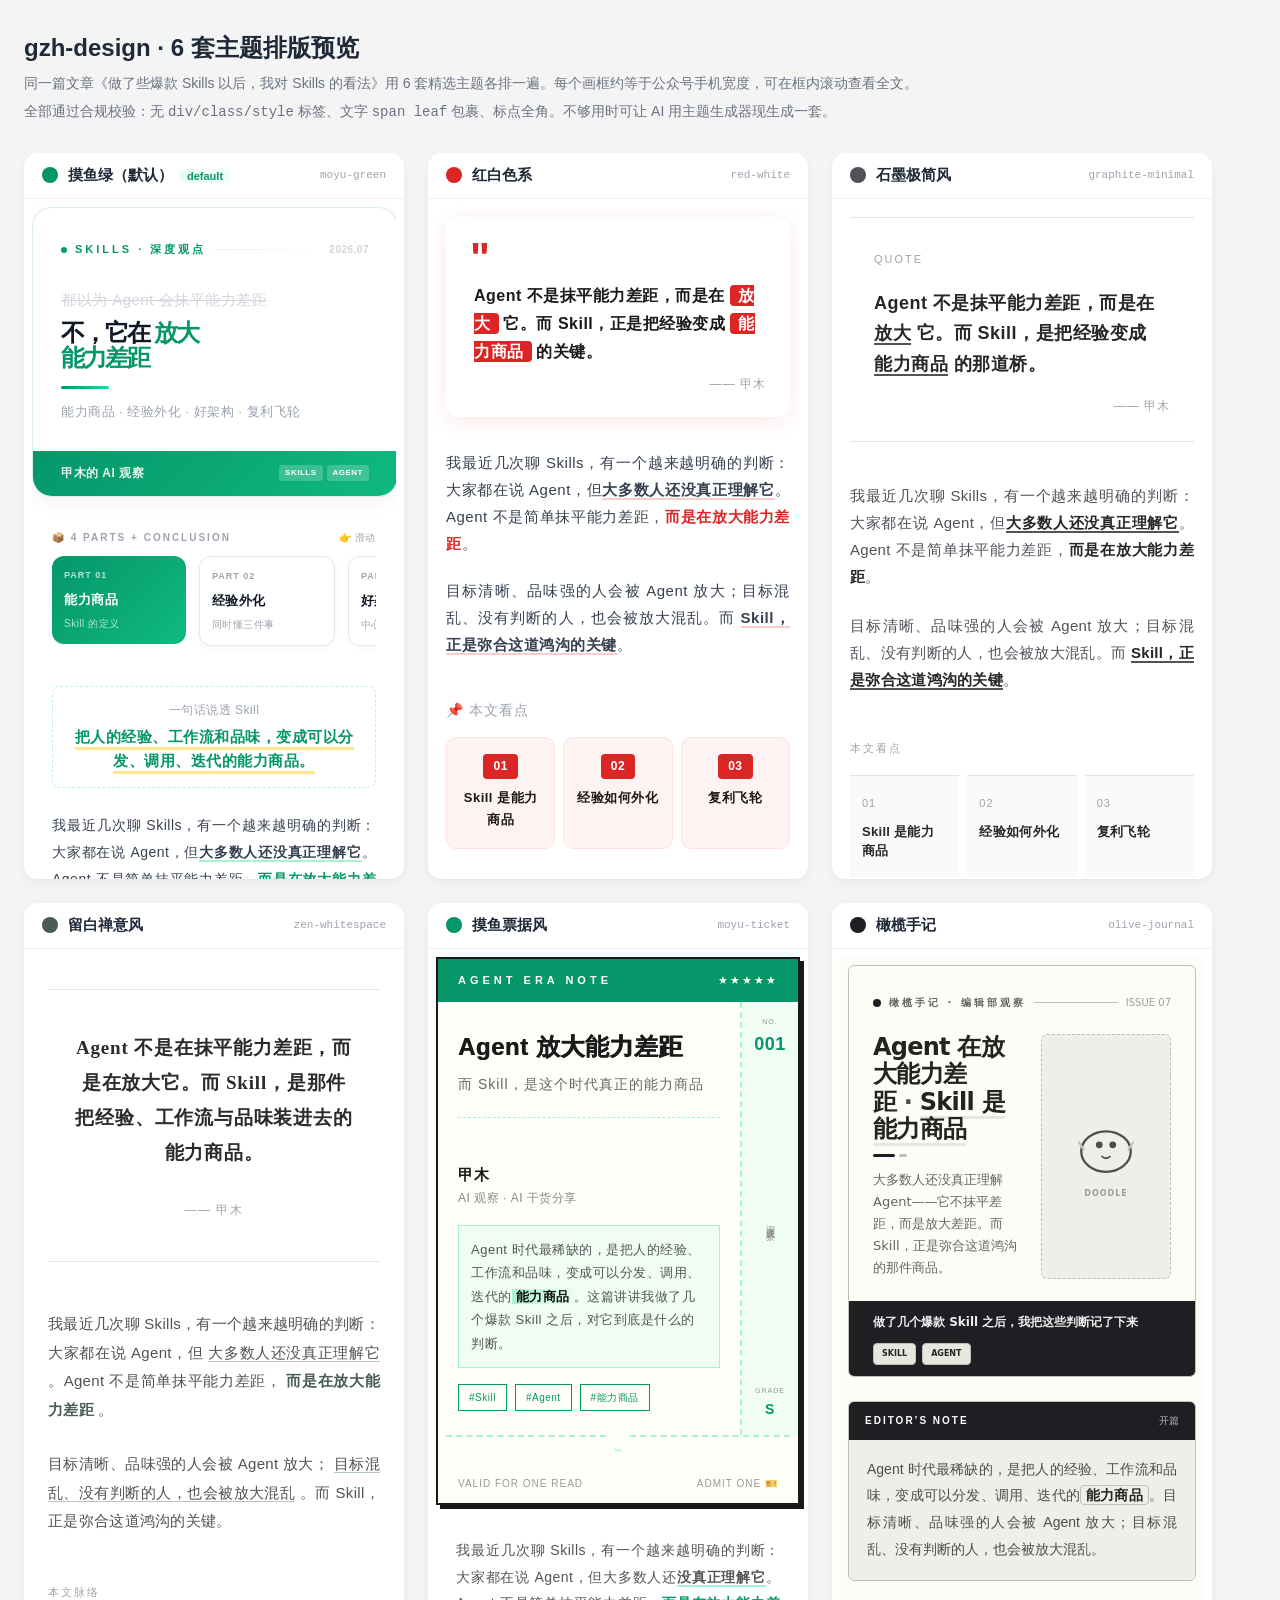
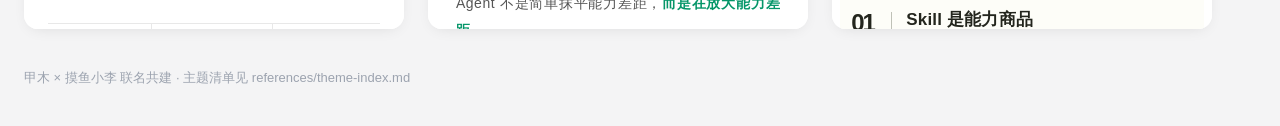
==== docs/gallery/index.html @ e94a84d8 "feat: initialize xiaocong-wechat skill" ====
<!DOCTYPE html>
<html lang="zh-CN">
<head>
<meta charset="UTF-8">
<meta name="viewport" content="width=device-width, initial-scale=1">
<title>gzh-design · 6 套主题排版预览</title>
<style>
  body{margin:0;background:#f4f4f5;font-family:-apple-system,BlinkMacSystemFont,'PingFang SC','Microsoft YaHei',sans-serif;color:#1f2937}
  header{padding:32px 24px 8px;max-width:1480px;margin:0 auto}
  h1{font-size:24px;margin:0 0 8px}
  .sub{color:#6b7280;font-size:14px;line-height:1.7;margin:0 0 4px}
  .grid{display:flex;flex-wrap:wrap;gap:24px;padding:16px 24px 32px;max-width:1480px;margin:0 auto}
  .card{background:#fff;border-radius:14px;box-shadow:0 4px 16px -6px rgba(0,0,0,.12);overflow:hidden;width:380px;display:flex;flex-direction:column}
  .bar{display:flex;align-items:center;gap:10px;padding:13px 18px;border-bottom:1px solid #f0f0f0}
  .dot{width:14px;height:14px;border-radius:50%;flex-shrink:0;border:1px solid rgba(0,0,0,.06)}
  .tname{font-weight:700;font-size:15px}
  .tmeta{margin-left:auto;font-size:11px;color:#9ca3af;font-family:monospace}
  .tag{display:inline-block;font-size:11px;padding:1px 8px;border-radius:10px;background:#ecfdf5;color:#059669;margin-left:6px}
  iframe{width:100%;height:680px;border:0;background:#fff}
  footer{max-width:1480px;margin:0 auto;padding:8px 24px 40px;color:#9ca3af;font-size:13px}
</style>
</head>
<body>
<header>
  <h1>gzh-design · 6 套主题排版预览</h1>
  <p class="sub">同一篇文章《做了些爆款 Skills 以后，我对 Skills 的看法》用 6 套精选主题各排一遍。每个画框约等于公众号手机宽度，可在框内滚动查看全文。</p>
  <p class="sub">全部通过合规校验：无 <code>div/class/style</code> 标签、文字 <code>span leaf</code> 包裹、标点全角。不够用时可让 AI 用主题生成器现生成一套。</p>
</header>
<div class="grid" id="grid"></div>
<footer>甲木 × 摸鱼小李 联名共建 · 主题清单见 references/theme-index.md</footer>
<script>
  const THEMES=[
    ["摸鱼绿（默认）","#059669","moyu-green.html","default"],
    ["红白色系","#DC2626","red-white.html",""],
    ["石墨极简风","#52525B","graphite-minimal.html",""],
    ["留白禅意风","#4A5D52","zen-whitespace.html",""],
    ["摸鱼票据风","#059669","moyu-ticket.html",""],
    ["橄榄手记","#1e1f23","olive-journal.html",""],
  ];
  const grid=document.getElementById('grid');
  THEMES.forEach(function(t){
    var name=t[0],color=t[1],file=t[2],tag=t[3];
    var slug=file.replace('.html','');
    var card=document.createElement('div');
    card.className='card';
    card.innerHTML=
      '<div class="bar">'+
        '<span class="dot" style="background:'+color+'"></span>'+
        '<span class="tname">'+name+(tag?'<span class="tag">'+tag+'</span>':'')+'</span>'+
        '<span class="tmeta">'+slug+'</span>'+
      '</div>'+
      '<iframe src="'+file+'" loading="lazy" title="'+name+'"></iframe>';
    grid.appendChild(card);
  });
</script>
</body>
</html>
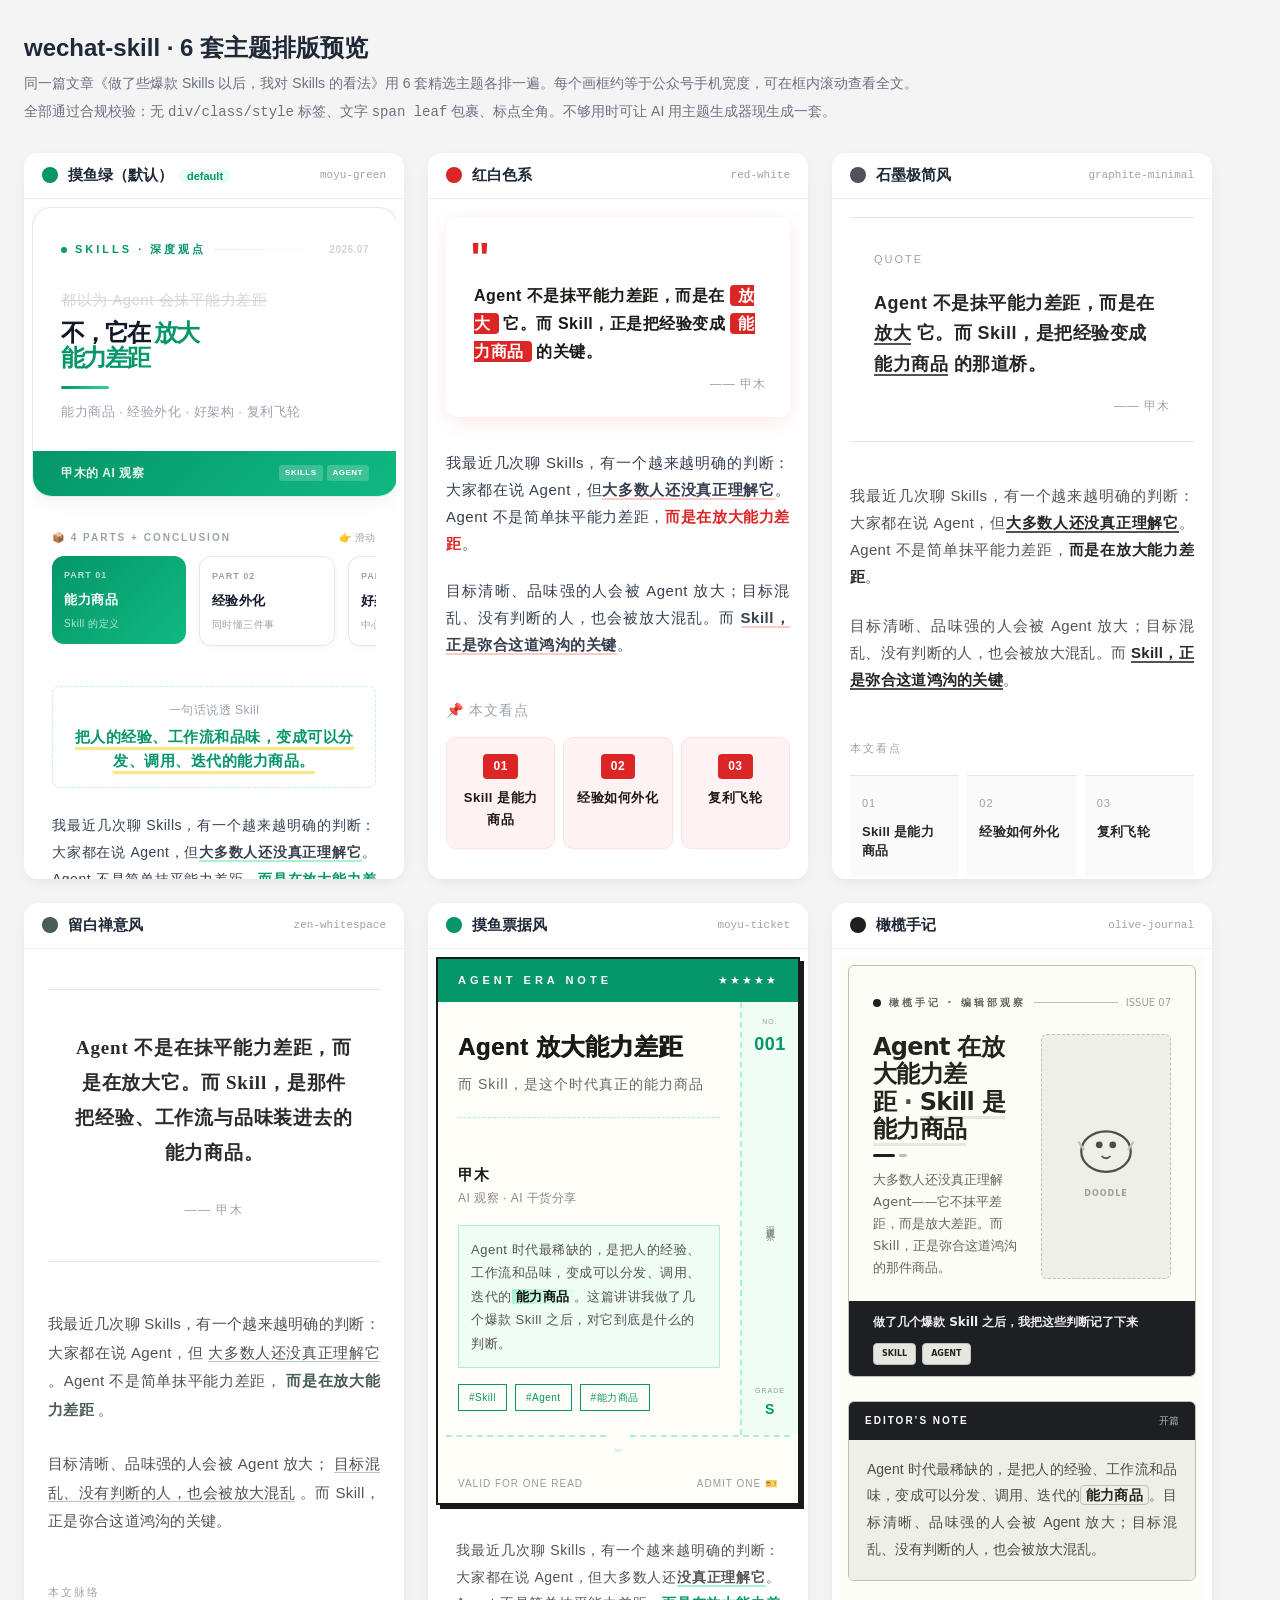
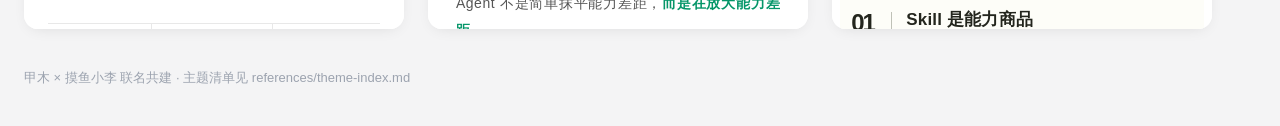
==== commit a91a3d1c: "feat: build wechat-skill content toolkit" ====
--- a/docs/gallery/index.html
+++ b/docs/gallery/index.html
@@ -3,7 +3,7 @@
 <head>
 <meta charset="UTF-8">
 <meta name="viewport" content="width=device-width, initial-scale=1">
-<title>gzh-design · 6 套主题排版预览</title>
+<title>wechat-skill · 6 套主题排版预览</title>
 <style>
   body{margin:0;background:#f4f4f5;font-family:-apple-system,BlinkMacSystemFont,'PingFang SC','Microsoft YaHei',sans-serif;color:#1f2937}
   header{padding:32px 24px 8px;max-width:1480px;margin:0 auto}
@@ -22,7 +22,7 @@
 </head>
 <body>
 <header>
-  <h1>gzh-design · 6 套主题排版预览</h1>
+  <h1>wechat-skill · 6 套主题排版预览</h1>
   <p class="sub">同一篇文章《做了些爆款 Skills 以后，我对 Skills 的看法》用 6 套精选主题各排一遍。每个画框约等于公众号手机宽度，可在框内滚动查看全文。</p>
   <p class="sub">全部通过合规校验：无 <code>div/class/style</code> 标签、文字 <code>span leaf</code> 包裹、标点全角。不够用时可让 AI 用主题生成器现生成一套。</p>
 </header>
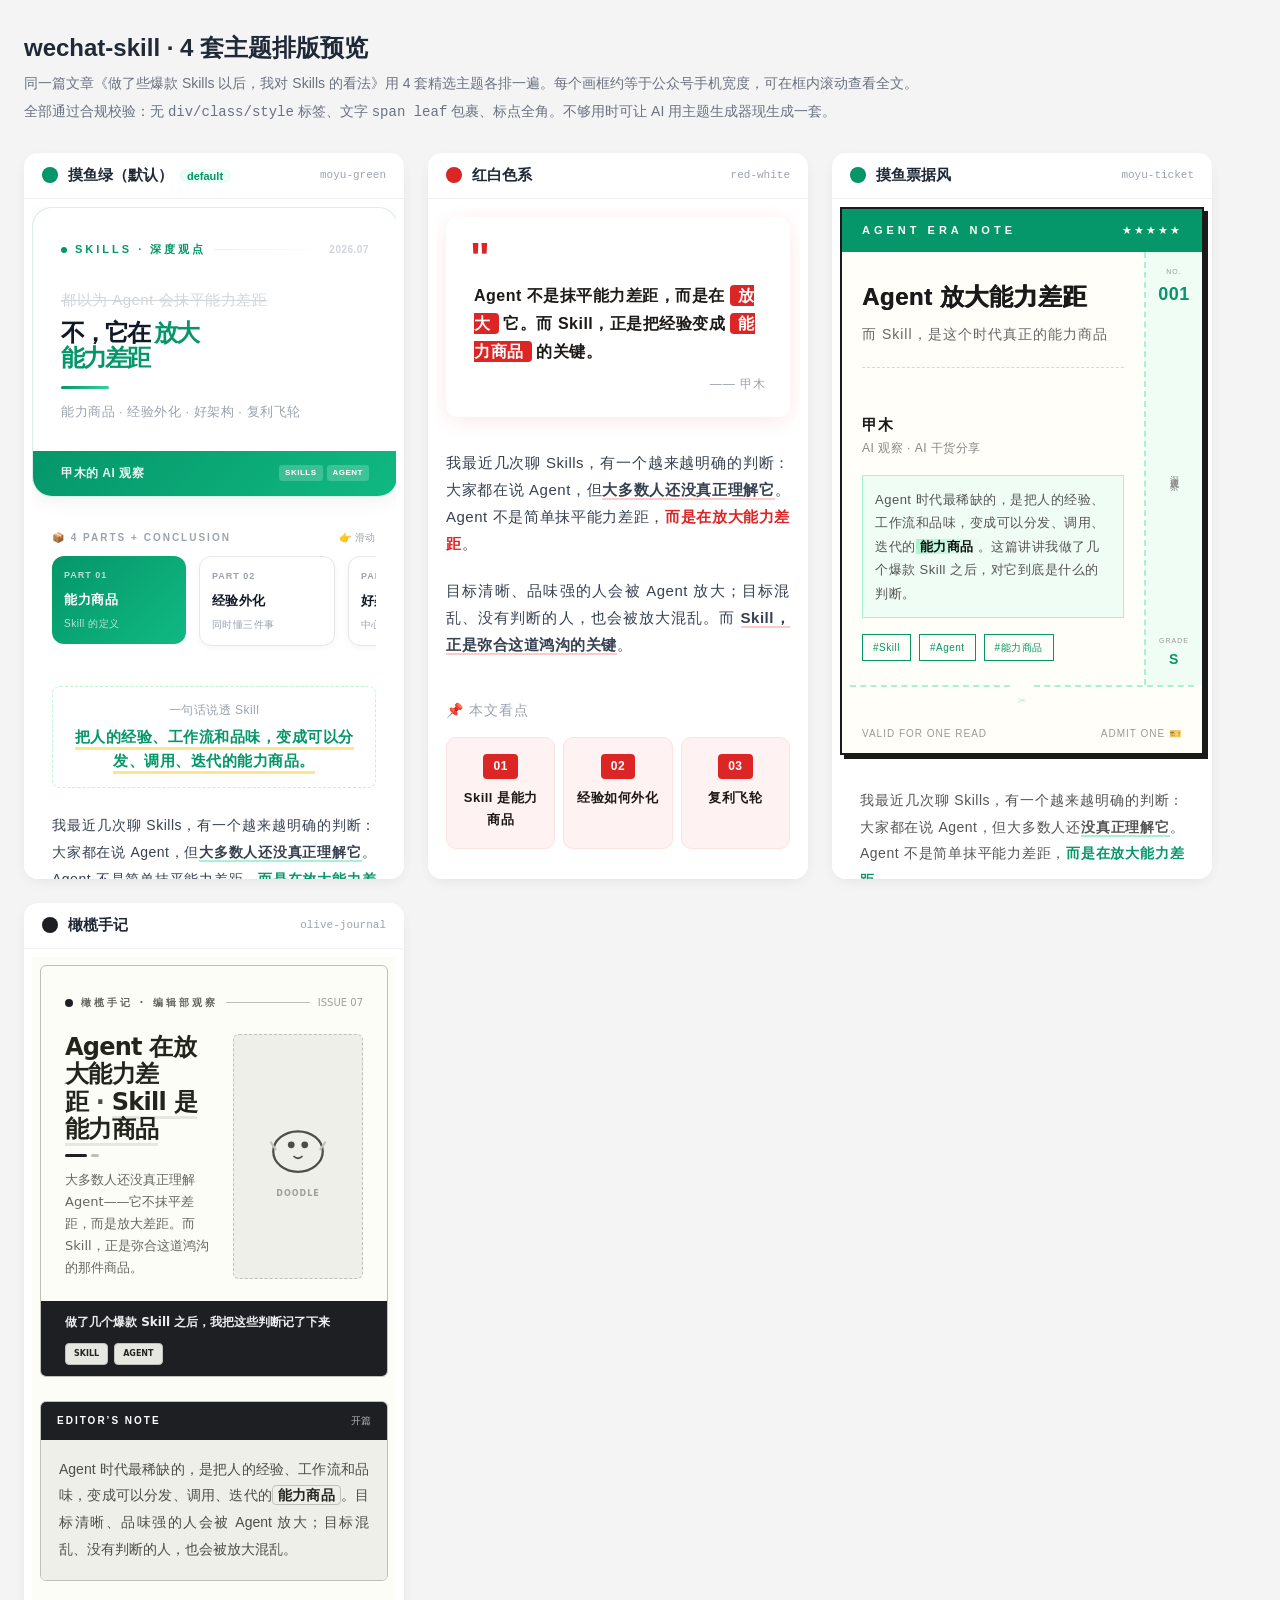
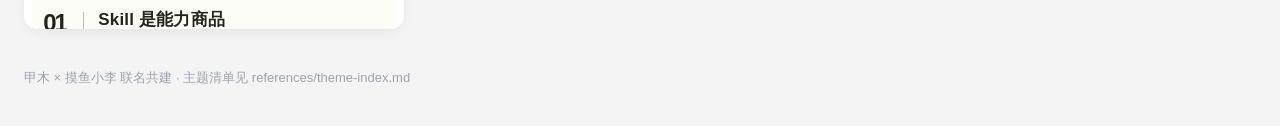
==== commit 7ef32d17: "refactor: retire graphite and zen themes Remove both theme component libraries and gallery previews," ====
--- a/docs/gallery/index.html
+++ b/docs/gallery/index.html
@@ -22,8 +22,8 @@
 </head>
 <body>
 <header>
-  <h1>wechat-skill · 6 套主题排版预览</h1>
-  <p class="sub">同一篇文章《做了些爆款 Skills 以后，我对 Skills 的看法》用 6 套精选主题各排一遍。每个画框约等于公众号手机宽度，可在框内滚动查看全文。</p>
+  <h1>wechat-skill · 4 套主题排版预览</h1>
+  <p class="sub">同一篇文章《做了些爆款 Skills 以后，我对 Skills 的看法》用 4 套精选主题各排一遍。每个画框约等于公众号手机宽度，可在框内滚动查看全文。</p>
   <p class="sub">全部通过合规校验：无 <code>div/class/style</code> 标签、文字 <code>span leaf</code> 包裹、标点全角。不够用时可让 AI 用主题生成器现生成一套。</p>
 </header>
 <div class="grid" id="grid"></div>
@@ -32,8 +32,6 @@
   const THEMES=[
     ["摸鱼绿（默认）","#059669","moyu-green.html","default"],
     ["红白色系","#DC2626","red-white.html",""],
-    ["石墨极简风","#52525B","graphite-minimal.html",""],
-    ["留白禅意风","#4A5D52","zen-whitespace.html",""],
     ["摸鱼票据风","#059669","moyu-ticket.html",""],
     ["橄榄手记","#1e1f23","olive-journal.html",""],
   ];
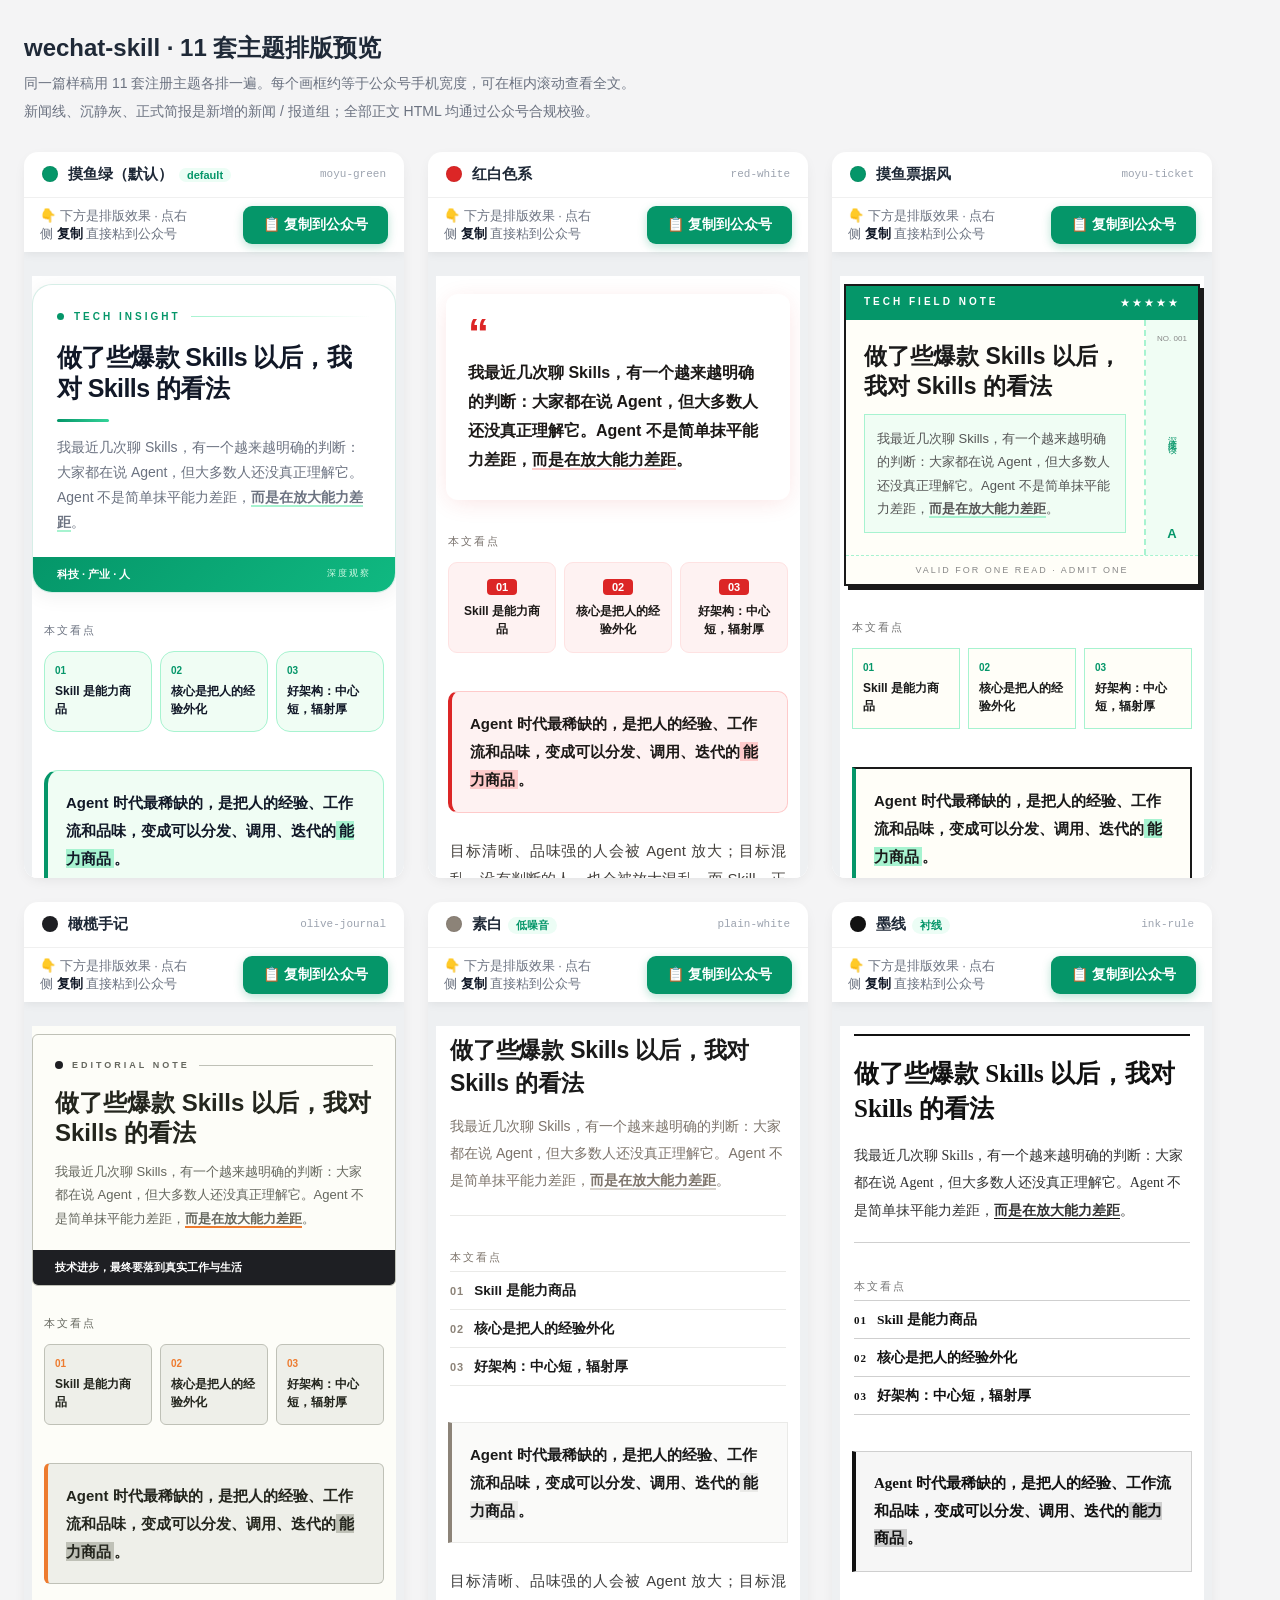
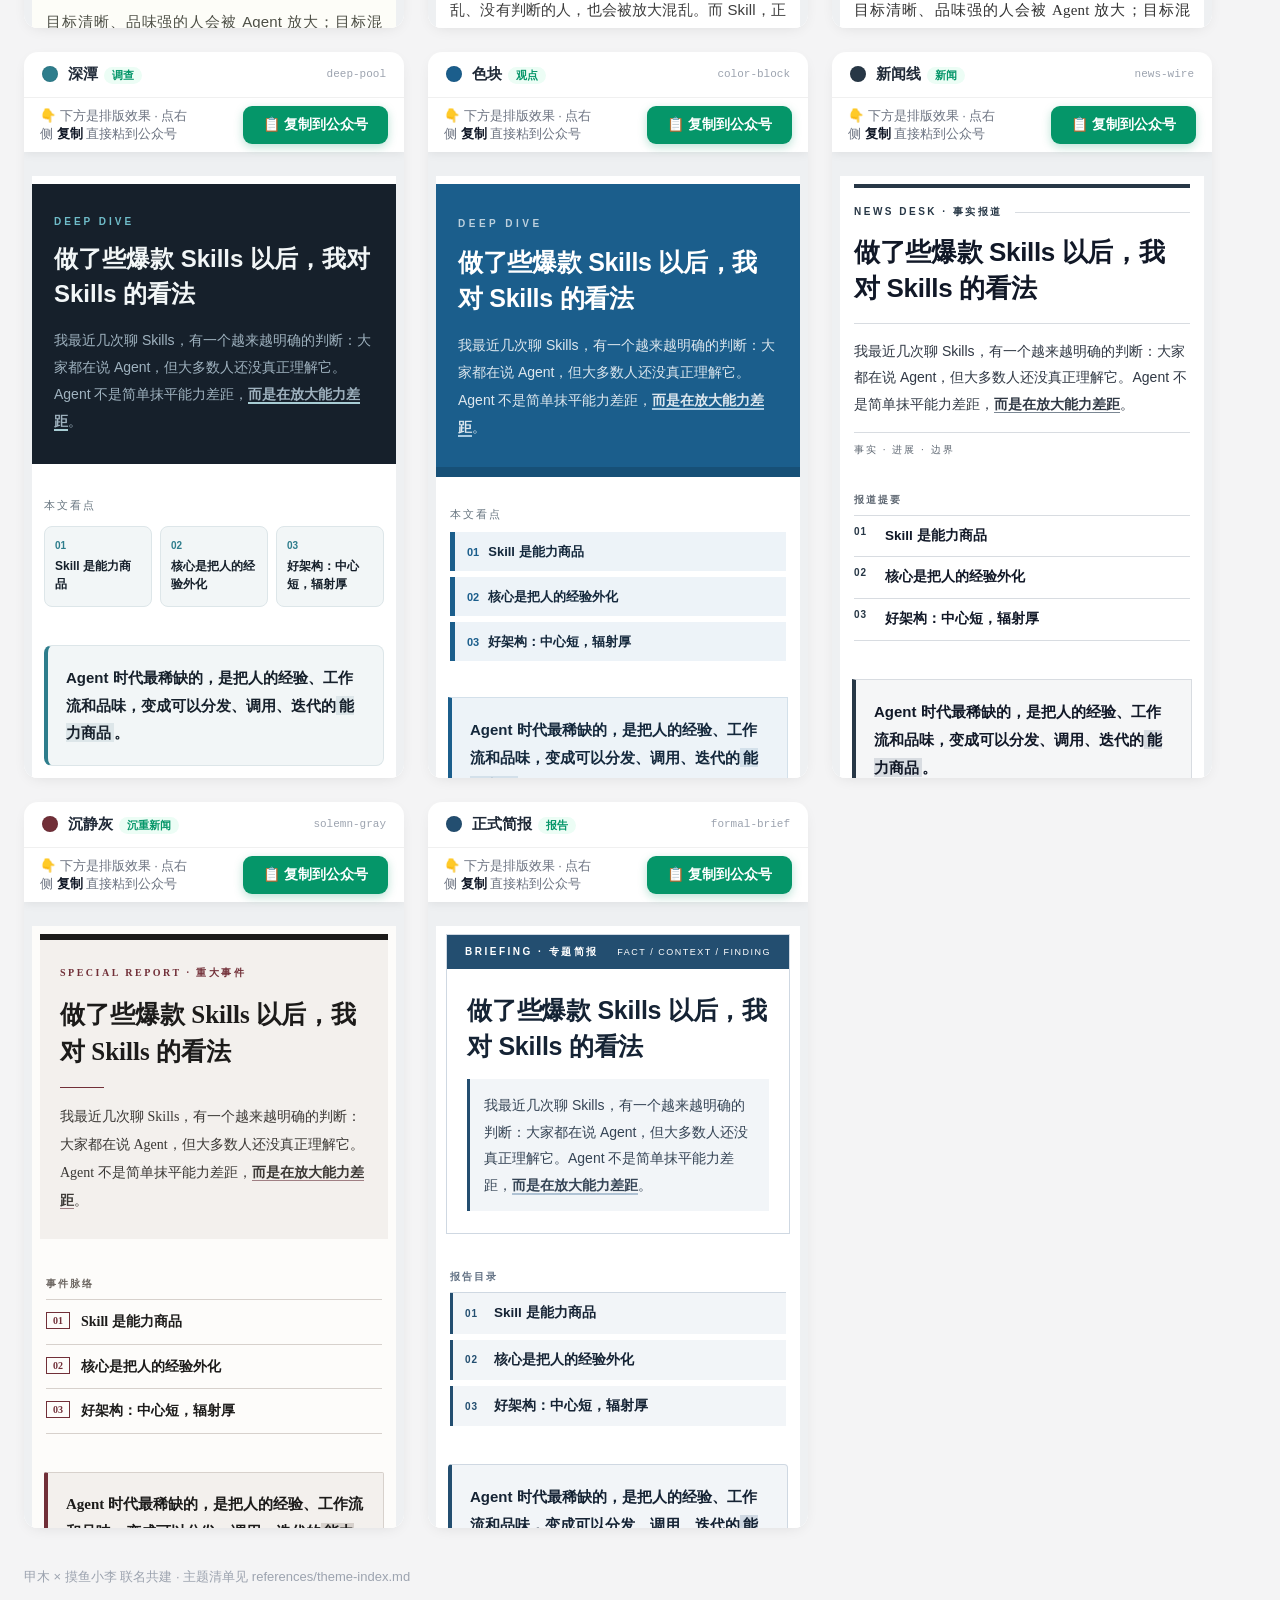
==== commit 977cc952: "feat: optimize pipeline and add news themes" ====
--- a/docs/gallery/index.html
+++ b/docs/gallery/index.html
@@ -3,7 +3,7 @@
 <head>
 <meta charset="UTF-8">
 <meta name="viewport" content="width=device-width, initial-scale=1">
-<title>wechat-skill · 6 套主题排版预览</title>
+<title>wechat-skill · 11 套主题排版预览</title>
 <style>
   body{margin:0;background:#f4f4f5;font-family:-apple-system,BlinkMacSystemFont,'PingFang SC','Microsoft YaHei',sans-serif;color:#1f2937}
   header{padding:32px 24px 8px;max-width:1480px;margin:0 auto}
@@ -22,9 +22,9 @@
 </head>
 <body>
 <header>
-  <h1>wechat-skill · 4 套主题排版预览</h1>
-  <p class="sub">同一篇文章《做了些爆款 Skills 以后，我对 Skills 的看法》用 4 套精选主题各排一遍。每个画框约等于公众号手机宽度，可在框内滚动查看全文。</p>
-  <p class="sub">全部通过合规校验：无 <code>div/class/style</code> 标签、文字 <code>span leaf</code> 包裹、标点全角。不够用时可让 AI 用主题生成器现生成一套。</p>
+  <h1>wechat-skill · 11 套主题排版预览</h1>
+  <p class="sub">同一篇样稿用 11 套注册主题各排一遍。每个画框约等于公众号手机宽度，可在框内滚动查看全文。</p>
+  <p class="sub">新闻线、沉静灰、正式简报是新增的新闻 / 报道组；全部正文 HTML 均通过公众号合规校验。</p>
 </header>
 <div class="grid" id="grid"></div>
 <footer>甲木 × 摸鱼小李 联名共建 · 主题清单见 references/theme-index.md</footer>
@@ -34,6 +34,13 @@
     ["红白色系","#DC2626","red-white.html",""],
     ["摸鱼票据风","#059669","moyu-ticket.html",""],
     ["橄榄手记","#1e1f23","olive-journal.html",""],
+    ["素白","#8C8378","plain-white.html","低噪音"],
+    ["墨线","#111111","ink-rule.html","衬线"],
+    ["深潭","#2E7D8C","deep-pool.html","调查"],
+    ["色块","#1B5E8C","color-block.html","观点"],
+    ["新闻线","#273746","news-wire.html","新闻"],
+    ["沉静灰","#712F38","solemn-gray.html","沉重新闻"],
+    ["正式简报","#234E70","formal-brief.html","报告"],
   ];
   const grid=document.getElementById('grid');
   THEMES.forEach(function(t){
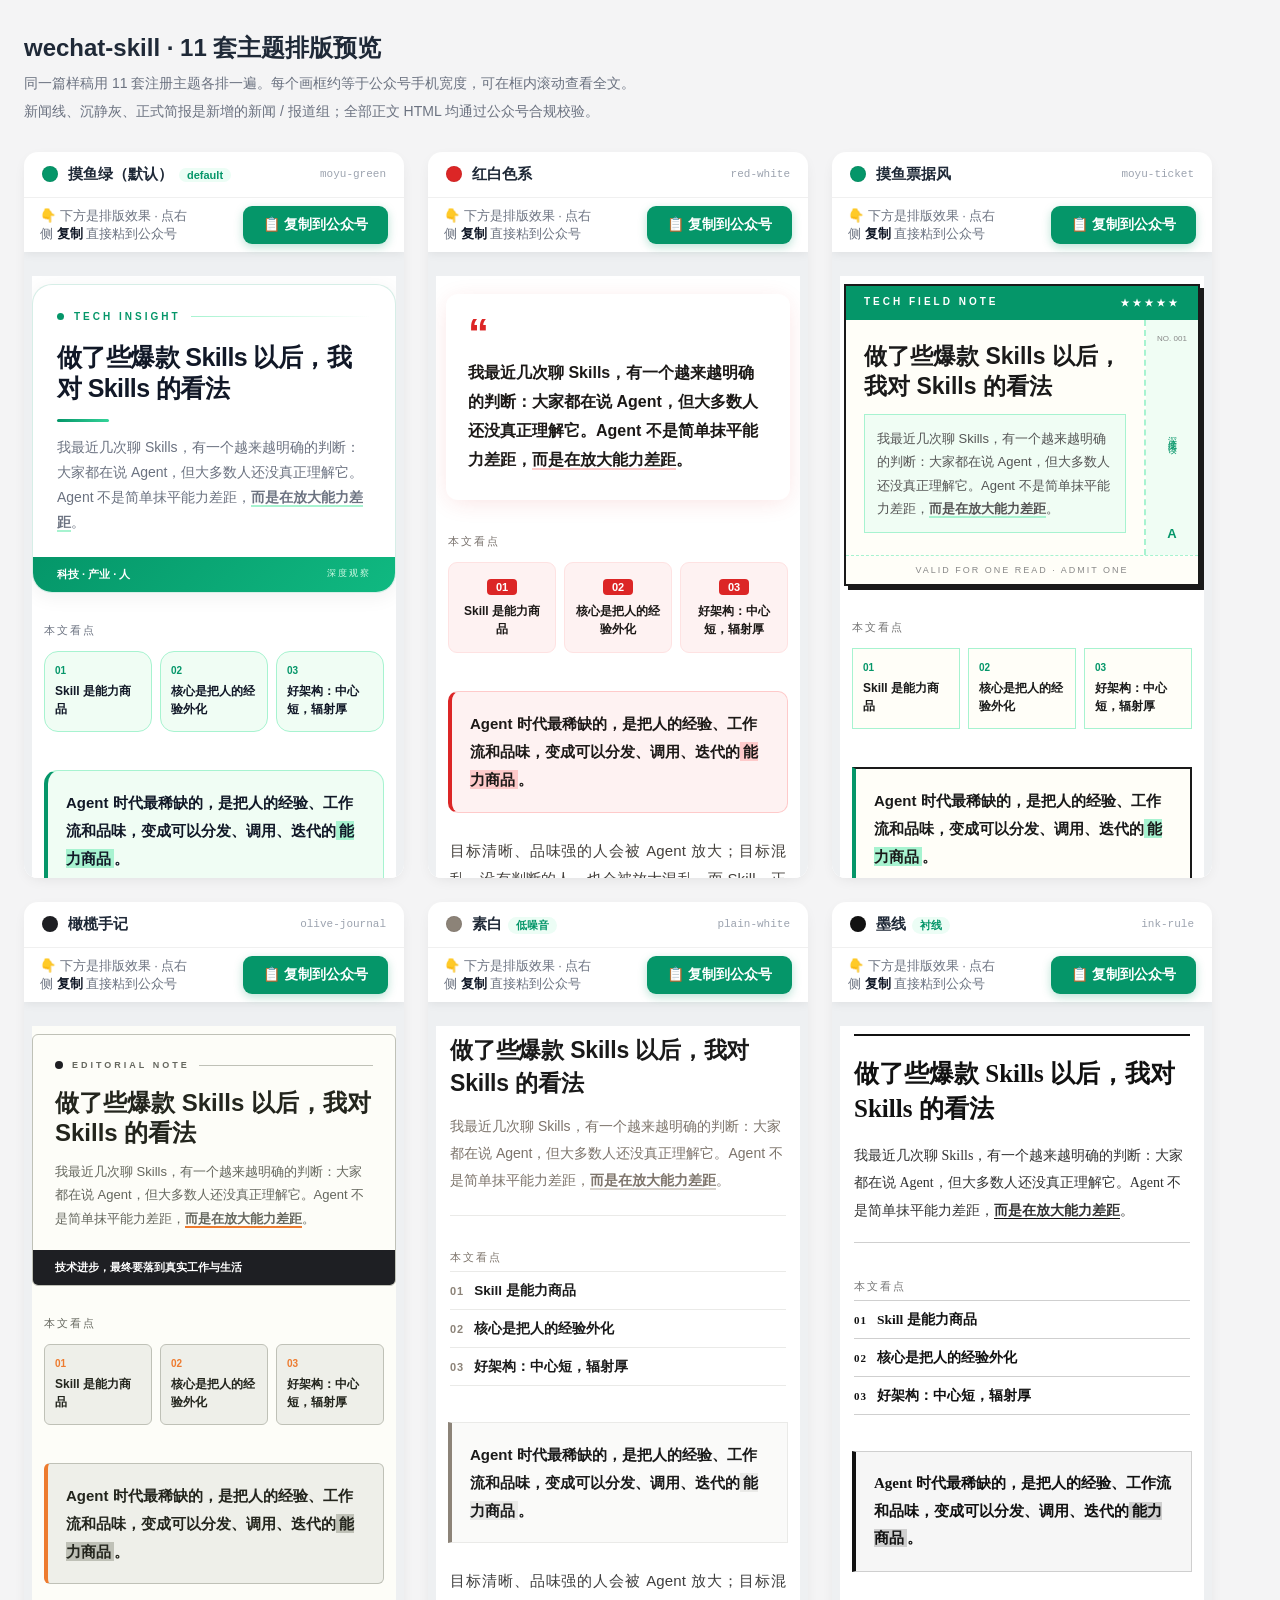
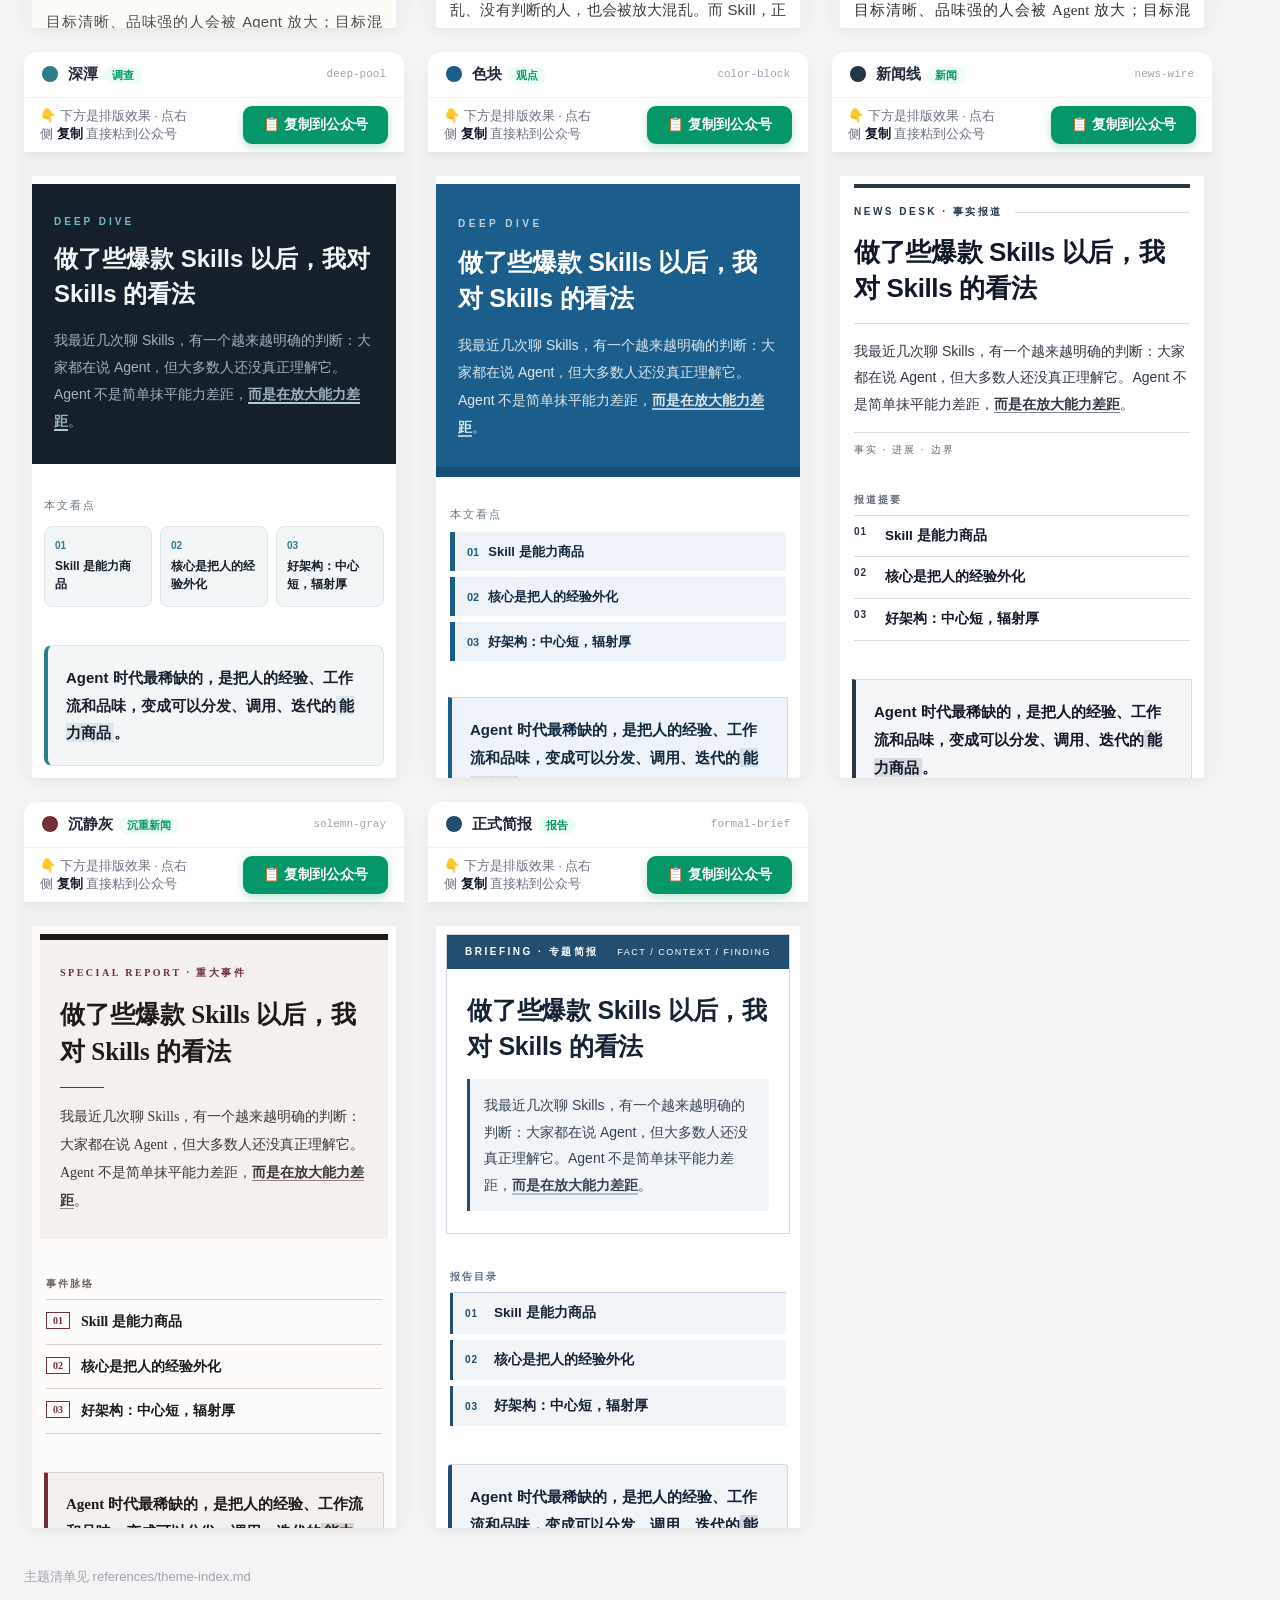
==== commit a068e8e4: "docs: drop co-author branding, keep AGPL copyright Remove joint-project banners, thanks, and sample " ====
--- a/docs/gallery/index.html
+++ b/docs/gallery/index.html
@@ -27,7 +27,7 @@
   <p class="sub">新闻线、沉静灰、正式简报是新增的新闻 / 报道组；全部正文 HTML 均通过公众号合规校验。</p>
 </header>
 <div class="grid" id="grid"></div>
-<footer>甲木 × 摸鱼小李 联名共建 · 主题清单见 references/theme-index.md</footer>
+<footer>主题清单见 references/theme-index.md</footer>
 <script>
   const THEMES=[
     ["摸鱼绿（默认）","#059669","moyu-green.html","default"],
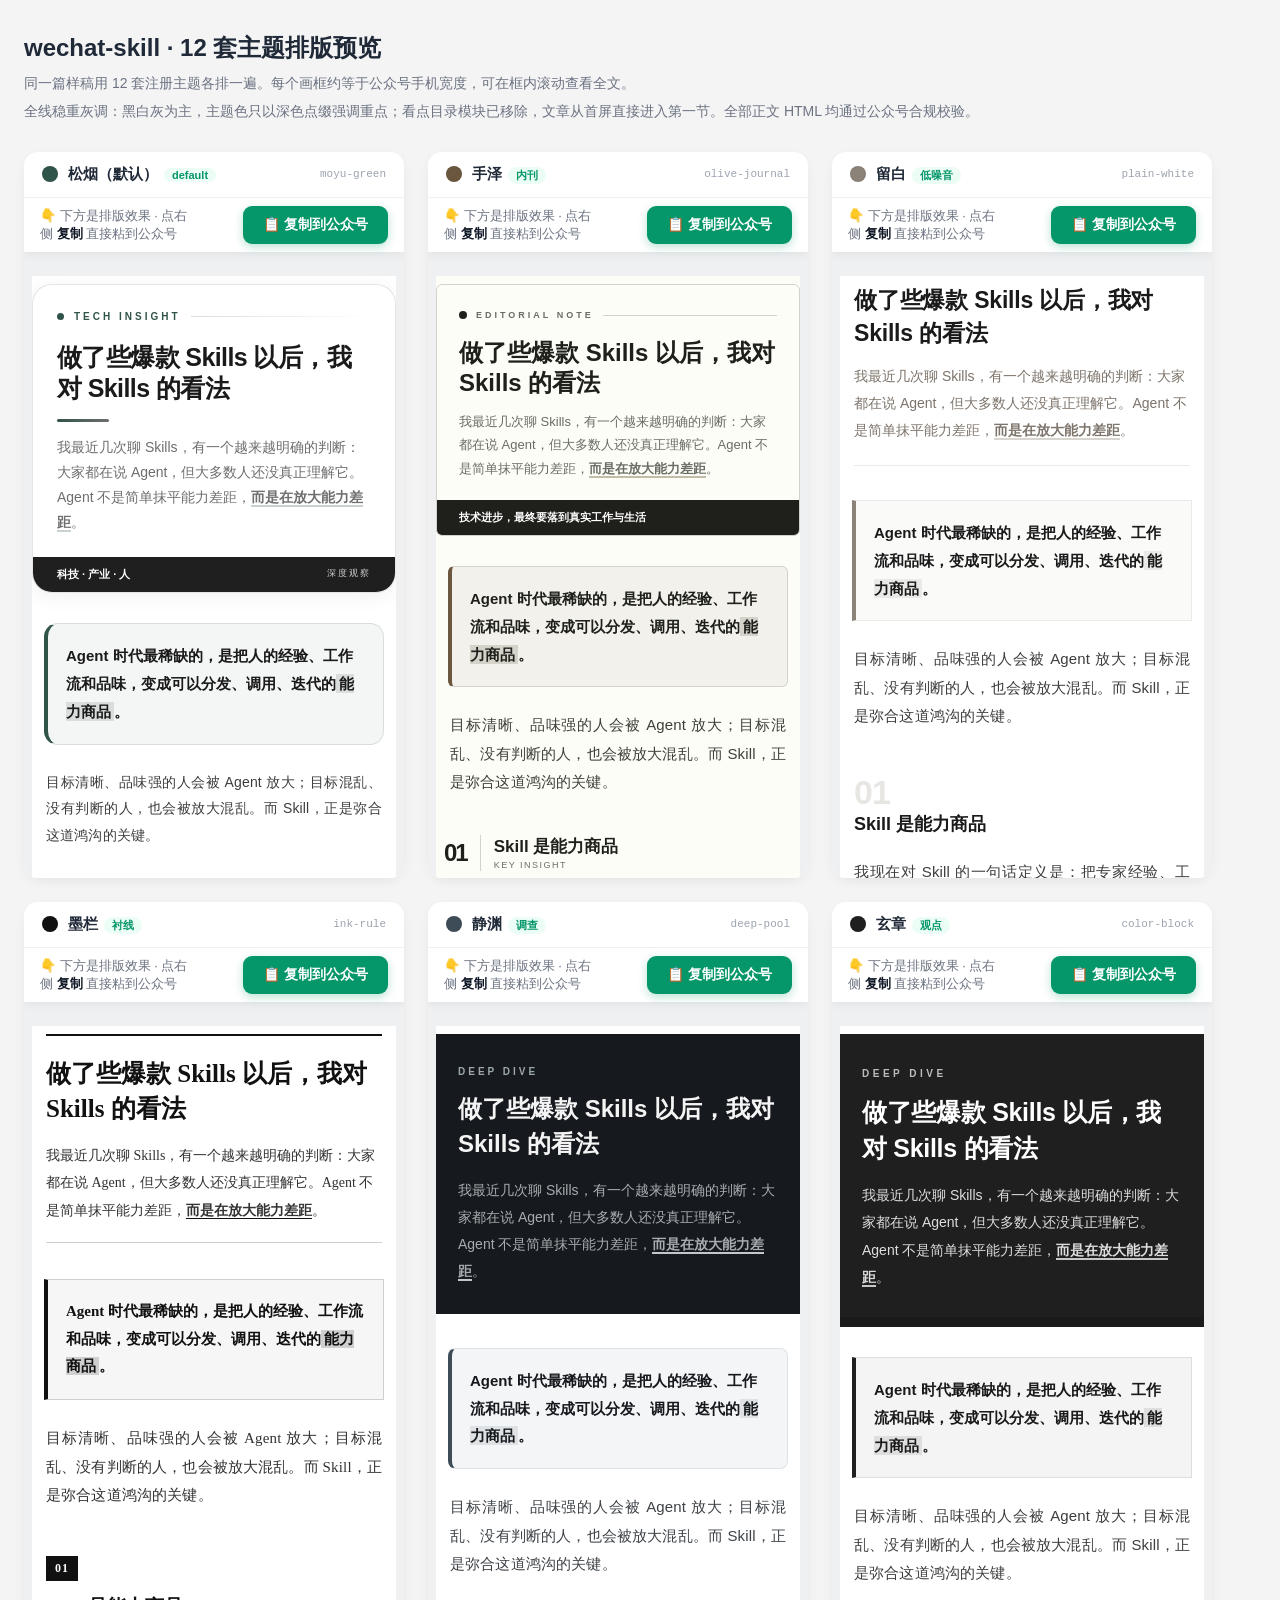
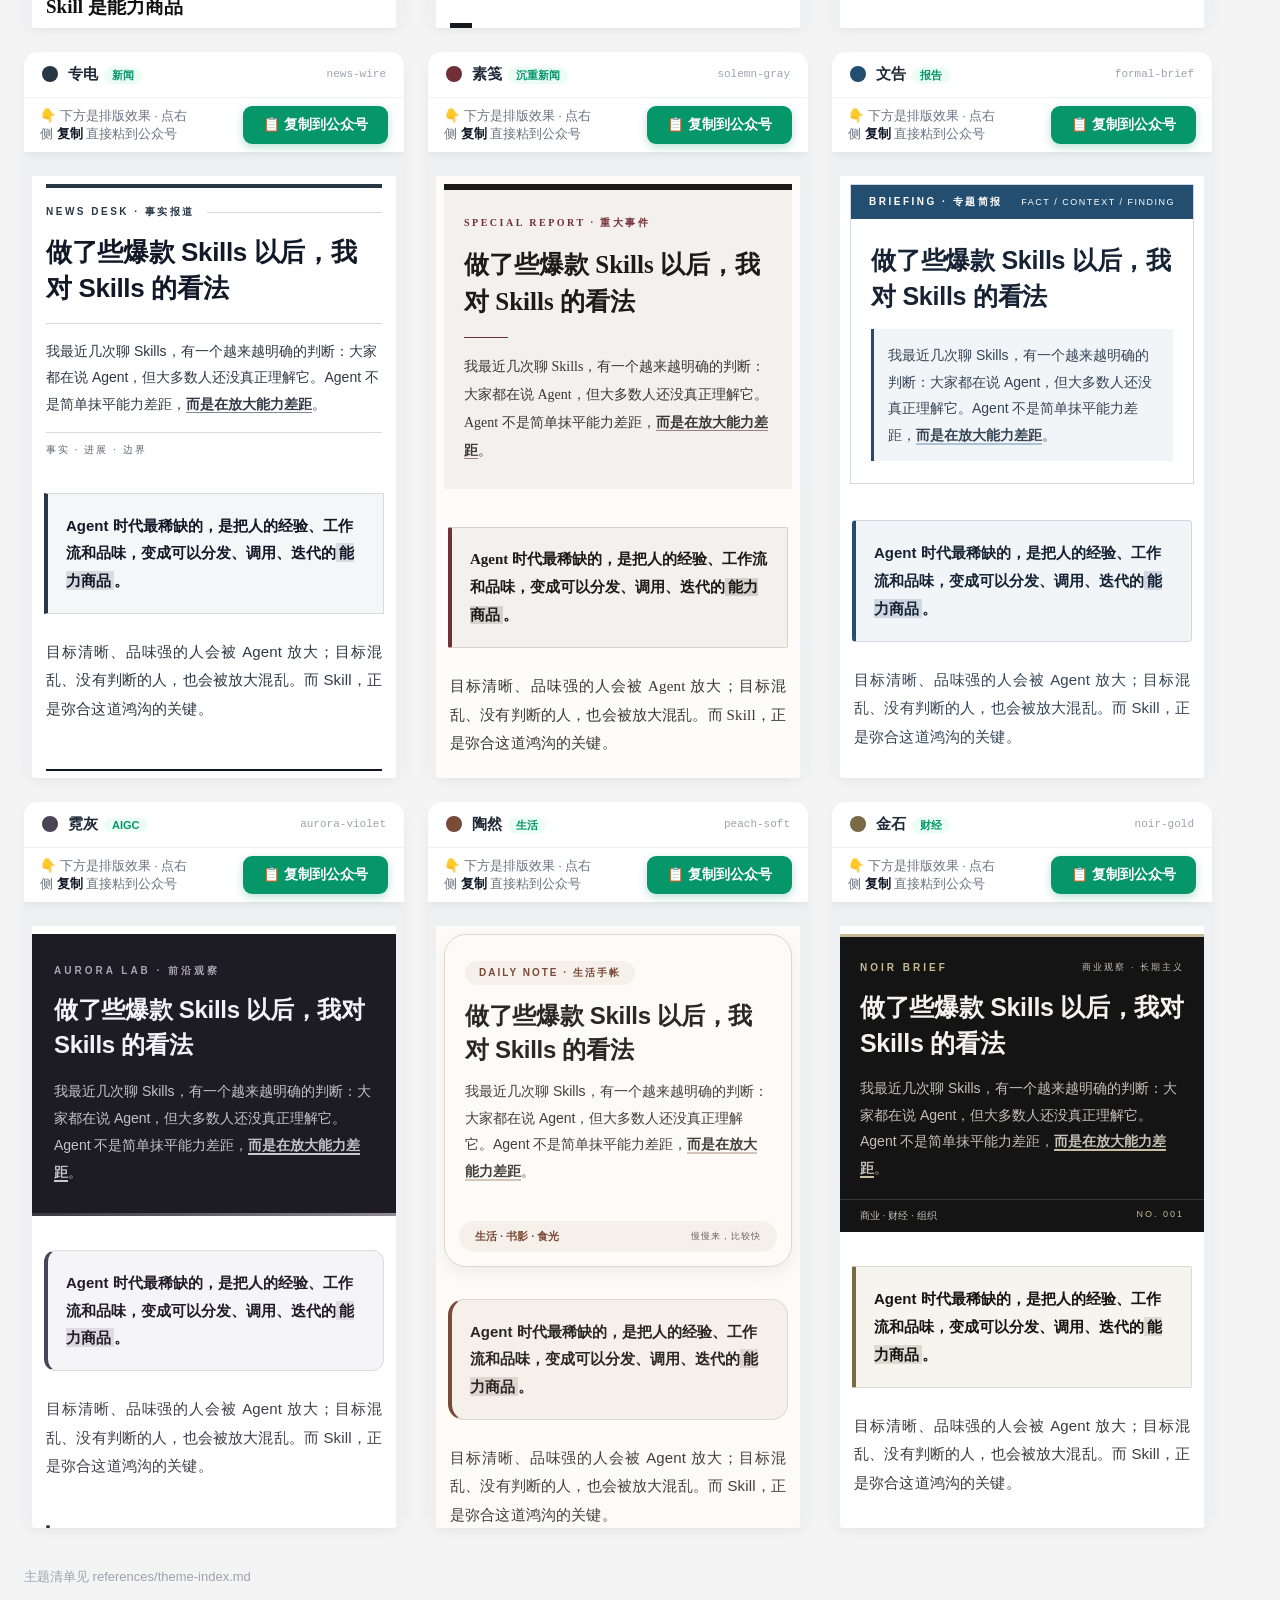
==== commit 8ae1abe0: "feat: harden pipeline gates and sync theme docs Editorial articles no longer land on formal skins; p" ====
--- a/docs/gallery/index.html
+++ b/docs/gallery/index.html
@@ -3,7 +3,7 @@
 <head>
 <meta charset="UTF-8">
 <meta name="viewport" content="width=device-width, initial-scale=1">
-<title>wechat-skill · 11 套主题排版预览</title>
+<title>wechat-skill · 12 套主题排版预览</title>
 <style>
   body{margin:0;background:#f4f4f5;font-family:-apple-system,BlinkMacSystemFont,'PingFang SC','Microsoft YaHei',sans-serif;color:#1f2937}
   header{padding:32px 24px 8px;max-width:1480px;margin:0 auto}
@@ -22,25 +22,26 @@
 </head>
 <body>
 <header>
-  <h1>wechat-skill · 11 套主题排版预览</h1>
-  <p class="sub">同一篇样稿用 11 套注册主题各排一遍。每个画框约等于公众号手机宽度，可在框内滚动查看全文。</p>
-  <p class="sub">新闻线、沉静灰、正式简报是新增的新闻 / 报道组；全部正文 HTML 均通过公众号合规校验。</p>
+  <h1>wechat-skill · 12 套主题排版预览</h1>
+  <p class="sub">同一篇样稿用 12 套注册主题各排一遍。每个画框约等于公众号手机宽度，可在框内滚动查看全文。</p>
+  <p class="sub">全线稳重灰调：黑白灰为主，主题色只以深色点缀强调重点；看点目录模块已移除，文章从首屏直接进入第一节。全部正文 HTML 均通过公众号合规校验。</p>
 </header>
 <div class="grid" id="grid"></div>
 <footer>主题清单见 references/theme-index.md</footer>
 <script>
   const THEMES=[
-    ["摸鱼绿（默认）","#059669","moyu-green.html","default"],
-    ["红白色系","#DC2626","red-white.html",""],
-    ["摸鱼票据风","#059669","moyu-ticket.html",""],
-    ["橄榄手记","#1e1f23","olive-journal.html",""],
-    ["素白","#8C8378","plain-white.html","低噪音"],
-    ["墨线","#111111","ink-rule.html","衬线"],
-    ["深潭","#2E7D8C","deep-pool.html","调查"],
-    ["色块","#1B5E8C","color-block.html","观点"],
-    ["新闻线","#273746","news-wire.html","新闻"],
-    ["沉静灰","#712F38","solemn-gray.html","沉重新闻"],
-    ["正式简报","#234E70","formal-brief.html","报告"],
+    ["松烟（默认）","#31544A","moyu-green.html","default"],
+    ["手泽","#6B573F","olive-journal.html","内刊"],
+    ["留白","#8C8378","plain-white.html","低噪音"],
+    ["墨栏","#111111","ink-rule.html","衬线"],
+    ["静渊","#3E4C57","deep-pool.html","调查"],
+    ["玄章","#1F1F1F","color-block.html","观点"],
+    ["专电","#273746","news-wire.html","新闻"],
+    ["素笺","#712F38","solemn-gray.html","沉重新闻"],
+    ["文告","#234E70","formal-brief.html","报告"],
+    ["霓灰","#4A4458","aurora-violet.html","AIGC"],
+    ["陶然","#7A4A38","peach-soft.html","生活"],
+    ["金石","#7A6A45","noir-gold.html","财经"],
   ];
   const grid=document.getElementById('grid');
   THEMES.forEach(function(t){
